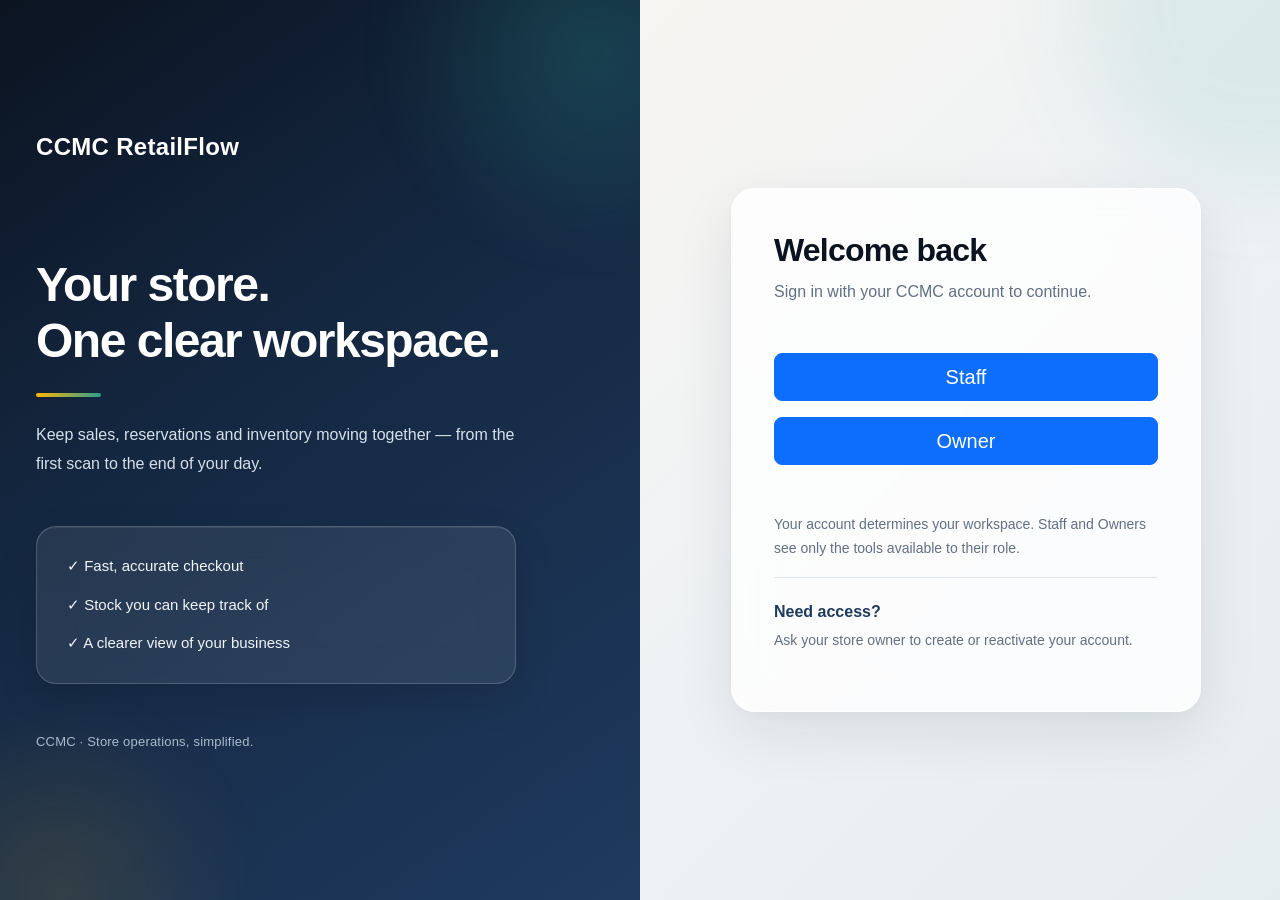
==== frontend/index.html @ 5279aa05 "ogin and Authentication Module Implemented Bootstrap 5 login interface, Flask authentication, databa" ====
<!DOCTYPE html>
<html lang="en">

    <head>
        <meta charset="UTF-8">
        <meta name="viewport" content="width=device-width, initial-scale=1.0">

    <title>CCMC RetailFlow | Login</title>

        <!-- Bootstrap 5 -->
        <link
        href="https://cdn.jsdelivr.net/npm/bootstrap@5.3.3/dist/css/bootstrap.min.css"
        rel="stylesheet"
        >

        <!-- Login Styling -->
        <link rel="stylesheet" href="style.css">

        <!-- Global Button Styling -->
        <link rel="stylesheet" href="css/buttons.css">

        <body>

            <main class="container-fluid">
                <div class="row min-vh-100">

                    <!-- LEFT PANEL: BRANDING -->
                    <section class="col-lg-6 bg-dark text-white p-5">

                        <h4 class="fw-bold mb-5">
                            CCMC RetailFlow
                        </h4>

                        <div class="mt-5">

                            <h1 class="display-5 fw-bold">
                                Your store.<br>
                                One clear workspace.
                            </h1>

                            <p class="mt-4">
                                Keep sales, reservations and inventory
                                moving together — from the first scan
                                to the end of your day.
                            </p>

                            <div class="mt-5">
                            <p>✓ Fast, accurate checkout</p>
                            <p>✓ Stock you can keep track of</p>
                            <p>✓ A clearer view of your business</p>
                            </div>

                        </div>

                        <p class="mt-5">
                            CCMC · Store operations, simplified.
                        </p>

                    </section>

                    <!-- RIGHT PANEL: LOGIN -->
                    <section class="col-lg-6 bg-white p-5">

                        <div class="mx-auto" style="max-width: 450px;">

                            <!-- ROLE SELECTION -->
                            <div id="roleSelection">

                                <h2 class="fw-bold">
                                    Welcome back
                                </h2>

                                <p class="text-secondary">
                                    Sign in with your CCMC account
                                    to continue.
                                </p>

                                <div class="d-grid gap-3 mt-5">

                                    <button
                                    type="button"
                                    id="staffRoleBtn"
                                    class="btn btn-primary btn-lg">
                                    Staff
                                </button>

                                <button
                                type="button"
                                id="ownerRoleBtn"
                                class="btn btn-primary btn-lg">
                                Owner
                            </button>

                        </div>

                    </div>

                    <!-- LOGIN FORM -->
                    <div id="loginSection" class="d-none">

                        <p
                        id="roleLabel"
                        class="text-uppercase fw-semibold">
                        Secure Account Access
                    </p>

                    <h2 class="fw-bold">
                        Welcome back
                    </h2>

                    <p class="text-secondary mb-4">
                        Sign in with your CCMC account
                        to continue.
                    </p>

                    <!-- ERROR MESSAGE -->
                    <div
                    id="loginError"
                    class="alert alert-danger d-none"
                    role="alert">
                </div>

                <form id="loginForm">

                    <!-- USERNAME -->
                    <div class="mb-3">

                        <label
                        for="username"
                        class="form-label">
                        Username *
                    </label>

                    <input
                    type="text"
                    id="username"
                    class="form-control"
                    placeholder="Enter your username"
                    autocomplete="username"
                    required>

                </div>

                <!-- PASSWORD -->
                <div class="mb-4">

                    <label
                    for="password"
                    class="form-label">
                    Password *
                </label>

                <input
                type="password"
                id="password"
                class="form-control"
                placeholder="Enter your password"
                autocomplete="current-password"
                required>

            </div>

            <!-- SIGN IN BUTTON -->
            <button
            type="submit"
            id="signInBtn"
            class="btn btn-primary w-100">
            Sign in
        </button>

    </form>

    <!-- BACK BUTTON -->
    <button
    type="button"
    id="backToRoleBtn"
    class="btn btn-outline-secondary mt-3">
    Back to Role
</button>

</div>

<!-- ACCOUNT INFORMATION -->
<p class="text-secondary small mt-5">
    Your account determines your workspace.
    Staff and Owners see only the tools
    available to their role.
</p>

<hr>

<h6 class="fw-bold mt-4">
    Need access?
</h6>

<p class="text-secondary small">
    Ask your store owner to create
    or reactivate your account.
</p>

</div>

</section>

</div>
</main>

<!-- Bootstrap 5 JavaScript -->
<script
src="https://cdn.jsdelivr.net/npm/bootstrap@5.3.3/dist/js/bootstrap.bundle.min.js">
</script>

<!-- Login JavaScript -->
<script src="auth.js"></script>

</body>
</html>
---- frontend/style.css ----
/* ==========================================
CCMC RETAILFLOW – LOGIN DESIGN
Bootstrap 5 Custom Styling
========================================== */

/* COLOR PALETTE */

:root {
    --midnight: #0B1320;
    --navy: #1F3A5F;
    --off-white: #F7F5F2;
    --gold: #FFB703;
    --teal: #2A9D8F;

    --text: #19283A;
    --muted: #617083;
    --border: #DCE3EA;
}

/* ==========================================
GLOBAL STYLES
========================================== */

* {
box-sizing: border-box;
}

html,
body {
    min-height: 100%;
}

body {
    margin: 0;
    font-family: "Segoe UI", Arial, sans-serif;
    color: var(--text);
    background: var(--off-white);
}

.container-fluid {
    padding: 0;
}

/* ==========================================
LEFT BRANDING PANEL
========================================== */

section.bg-dark {
    position: relative;
    overflow: hidden;
    isolation: isolate;

    display: flex;
    flex-direction: column;
    justify-content: center;

    background: linear-gradient(
        145deg,
        var(--midnight) 0%,
        #142740 40%,
        var(--navy) 100%
    ) !important;
}

/* Decorative Teal Glow */

section.bg-dark::before {
    content: "";
    position: absolute;

    width: 420px;
    height: 420px;

    top: -160px;
    right: -160px;

    border-radius: 50%;

    background: radial-gradient(
        circle,
        rgba(42, 157, 143, 0.25),
        transparent 70%
    );

    filter: blur(20px);
    pointer-events: none;
    z-index: -1;
}

/* Decorative Gold Glow */

section.bg-dark::after {
    content: "";
    position: absolute;

    width: 380px;
    height: 380px;

    bottom: -180px;
    left: -120px;

    border-radius: 50%;

    background: radial-gradient(
        circle,
        rgba(255, 183, 3, 0.12),
        transparent 70%
    );

    filter: blur(25px);
    pointer-events: none;
    z-index: -1;
}

/* Branding Typography */

section.bg-dark h4 {
    font-weight: 700;
    letter-spacing: 0.3px;
    color: #FFFFFF;
}

section.bg-dark h1 {
    font-weight: 750;
    letter-spacing: -1.5px;
    line-height: 1.15;
    color: #FFFFFF;
}

/* Gold-to-Teal Accent */

section.bg-dark h1::after {
    content: "";
    display: block;

    width: 65px;
    height: 4px;

    margin-top: 25px;

    background: linear-gradient(
        90deg,
        var(--gold),
        var(--teal)
    );

    border-radius: 10px;
}

/* Branding Description */

section.bg-dark h1 + p {
    max-width: 480px;
    color: #D6E0EA;
    line-height: 1.8;
    font-size: 16px;
}

/* ==========================================
GLASSMORPHISM FEATURE CARD
========================================== */

section.bg-dark h1 + p + div {
    max-width: 480px;
    padding: 28px 30px;

    background: rgba(255, 255, 255, 0.08);

    border: 1px solid rgba(255, 255, 255, 0.18);
    border-radius: 20px;

    backdrop-filter: blur(18px);
    -webkit-backdrop-filter: blur(18px);

    box-shadow:
        0 15px 40px rgba(0, 0, 0, 0.12),
        inset 0 1px 0 rgba(255, 255, 255, 0.08);
    }

    section.bg-dark h1 + p + div p {
        margin-bottom: 16px;
        color: #F1F5F9;
        font-size: 15px;
    }

    section.bg-dark h1 + p + div p:last-child {
        margin-bottom: 0;
    }

    /* Bottom Branding Text */

    section.bg-dark > p:last-child {
        color: #AABACB;
        font-size: 13px;
        letter-spacing: 0.2px;
    }

    /* ==========================================
    RIGHT LOGIN PANEL
    ========================================== */

    section.bg-white {
        position: relative;
        overflow: hidden;

        display: flex;
        align-items: center;
        justify-content: center;

        background: linear-gradient(
            135deg,
            var(--off-white) 0%,
            #EDF1F4 55%,
            #E5ECEF 100%
        ) !important;
    }

    /* Decorative Teal Glow */

    section.bg-white::before {
        content: "";
        position: absolute;

        width: 350px;
        height: 350px;

        top: -170px;
        right: -140px;

        border-radius: 50%;

        background: rgba(42, 157, 143, 0.1);
        filter: blur(45px);

        pointer-events: none;
    }

    /* ==========================================
    GLASSMORPHISM LOGIN CONTAINER
    ========================================== */

    section.bg-white > .mx-auto {
        position: relative;
        z-index: 1;

        width: 100%;
        max-width: 470px !important;
        padding: 42px;

        background: rgba(255, 255, 255, 0.8);

        border: 1px solid rgba(255, 255, 255, 0.95);
        border-radius: 24px;

        backdrop-filter: blur(20px);
        -webkit-backdrop-filter: blur(20px);

        box-shadow:
            0 20px 60px rgba(11, 19, 32, 0.09),
            0 4px 12px rgba(11, 19, 32, 0.03);
        }


        /* ==========================================
        CCMC RETAILFLOW
        GOLD-TO-TEAL BUTTON HOVER ANIMATION
        ========================================== */

        .btn {
            position: relative;
            overflow: hidden;
        }

        /* Gradient line hidden by default */
        .btn::after {
            content: "";
            position: absolute;

            bottom: 0;
            left: 50%;

            width: 0;
            height: 4px;

            background: linear-gradient(
                90deg,
                #FFB703,
                #2A9D8F
            );

            border-radius: 4px 4px 0 0;
            transform: translateX(-50%);

            transition: width 0.3s ease;
            pointer-events: none;
        }

        /* Animate from center to both sides */
        .btn:not(:disabled):not(.disabled):hover::after,
        .btn:focus-visible::after {
            width: 100%;
        }

        /* Disabled buttons have no animation */
        .btn:disabled::after,
        .btn.disabled::after {
            width: 0;
        }

        /* Accessibility */
        @media (prefers-reduced-motion: reduce) {
            .btn::after {
                transition: none;
            }
        }

        /* ==========================================
        LOGIN TYPOGRAPHY
        ========================================== */

        section.bg-white h2 {
            font-weight: 700;
            color: var(--midnight);
            letter-spacing: -0.8px;
        }

        section.bg-white h6 {
            color: var(--navy);
        }

        section.bg-white .text-secondary {
            color: var(--muted) !important;
            line-height: 1.7;
        }

        #roleLabel {
            color: var(--teal);
            font-size: 12px;
            letter-spacing: 1.2px;
        }

        section.bg-white hr {
            border-color: #D8E0E7;
            opacity: 0.8;
        }

        /* ==========================================
        BOOTSTRAP 5 FORM CUSTOMIZATION
        ========================================== */

        .form-label {
            color: var(--navy);
            font-weight: 600;
            font-size: 14px;
        }

        .form-control {
            background: rgba(255, 255, 255, 0.95);

            border: 1px solid var(--border);
            border-radius: 12px;

            padding: 13px 15px;
            color: var(--midnight);

            transition:
                border-color 0.2s ease,
                box-shadow 0.2s ease;
            }

            .form-control::placeholder {
                color: #8B97A5;
            }

            .form-control:focus {
                background: #FFFFFF;
                border-color: var(--teal);

                box-shadow:
                    0 0 0 4px rgba(42, 157, 143, 0.13);

                    outline: none;
                }

                /* ==========================================
                LOGIN ERROR MESSAGES
                ========================================== */

                .alert-danger {
                    background: #FFF1F0;
                    border: 1px solid #F2C9C6;
                    color: #9B2929;

                    border-radius: 12px;
                    padding: 14px 16px;
                    font-size: 14px;
                }


                /* ==========================================
                LOGIN VALIDATION FEEDBACK
                ========================================== */

                .form-control.is-invalid {
                    border-color: #C44750;
                    background-color: #FFF8F8;
                }

                .form-control.is-invalid:focus {
                    border-color: #C44750;

                    box-shadow:
                        0 0 0 4px rgba(196, 71, 80, 0.12);
                    }

                    /* Error alert */
                    #loginError.alert-danger {
                        border-left: 4px solid #C44750;
                    }

                    /* Successful login alert */
                    #loginError.alert-success {
                        background: #EAF7F3;
                        border: 1px solid #B4DDD2;
                        border-left: 4px solid #2A9D8F;

                        color: #176B61;
                        border-radius: 12px;
                    }

                    /* ==========================================
                    RESPONSIVE DESIGN
                    ========================================== */

                    @media (max-width: 991.98px) {

                        section.bg-dark {
                            min-height: auto;
                            padding: 45px 25px !important;
                        }

                        section.bg-dark h1 {
                            font-size: 36px;
                        }

                        section.bg-white {
                            min-height: auto;
                            padding: 45px 20px !important;
                        }

                        section.bg-white > .mx-auto {
                            padding: 32px 26px;
                        }
                    }

                    @media (max-width: 575.98px) {

                        section.bg-dark h1 {
                            font-size: 30px;
                        }

                        section.bg-dark h1 + p + div {
                            padding: 22px;
                        }

                        section.bg-white > .mx-auto {
                            padding: 26px 20px;
                            border-radius: 18px;
                        }
                    }
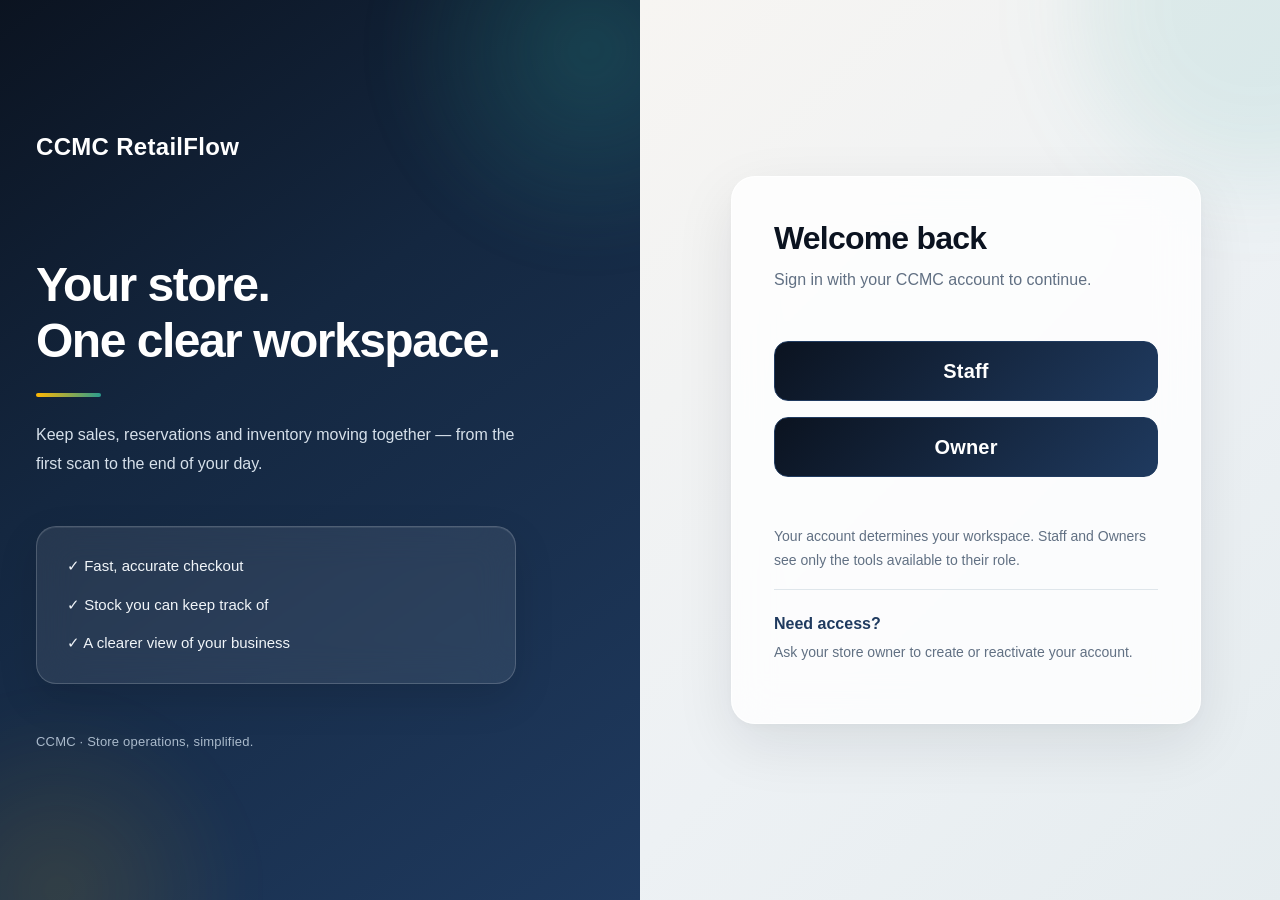
==== commit 28ed17c3: "hanggang login fetch nio" ====
--- a/frontend/index.html
+++ b/frontend/index.html
@@ -15,7 +15,7 @@
         >
 
         <!-- Login Styling -->
-        <link rel="stylesheet" href="style.css">
+        <link rel="stylesheet" href="css/style.css">
 
         <!-- Global Button Styling -->
         <link rel="stylesheet" href="css/buttons.css">
--- a/frontend/css/style.css
+++ b/frontend/css/style.css
@@ -0,0 +1,471 @@
+
+/* ==========================================
+CCMC RETAILFLOW – LOGIN DESIGN
+Bootstrap 5 Custom Styling
+========================================== */
+
+/* COLOR PALETTE */
+
+:root {
+    --midnight: #0B1320;
+    --navy: #1F3A5F;
+    --off-white: #F7F5F2;
+    --gold: #FFB703;
+    --teal: #2A9D8F;
+
+    --text: #19283A;
+    --muted: #617083;
+    --border: #DCE3EA;
+}
+
+/* ==========================================
+GLOBAL STYLES
+========================================== */
+
+* {
+box-sizing: border-box;
+}
+
+html,
+body {
+    min-height: 100%;
+}
+
+body {
+    margin: 0;
+    font-family: "Segoe UI", Arial, sans-serif;
+    color: var(--text);
+    background: var(--off-white);
+}
+
+.container-fluid {
+    padding: 0;
+}
+
+/* ==========================================
+LEFT BRANDING PANEL
+========================================== */
+
+section.bg-dark {
+    position: relative;
+    overflow: hidden;
+    isolation: isolate;
+
+    display: flex;
+    flex-direction: column;
+    justify-content: center;
+
+    background: linear-gradient(
+        145deg,
+        var(--midnight) 0%,
+        #142740 40%,
+        var(--navy) 100%
+    ) !important;
+}
+
+/* Decorative Teal Glow */
+
+section.bg-dark::before {
+    content: "";
+    position: absolute;
+
+    width: 420px;
+    height: 420px;
+
+    top: -160px;
+    right: -160px;
+
+    border-radius: 50%;
+
+    background: radial-gradient(
+        circle,
+        rgba(42, 157, 143, 0.25),
+        transparent 70%
+    );
+
+    filter: blur(20px);
+    pointer-events: none;
+    z-index: -1;
+}
+
+/* Decorative Gold Glow */
+
+section.bg-dark::after {
+    content: "";
+    position: absolute;
+
+    width: 380px;
+    height: 380px;
+
+    bottom: -180px;
+    left: -120px;
+
+    border-radius: 50%;
+
+    background: radial-gradient(
+        circle,
+        rgba(255, 183, 3, 0.12),
+        transparent 70%
+    );
+
+    filter: blur(25px);
+    pointer-events: none;
+    z-index: -1;
+}
+
+/* Branding Typography */
+
+section.bg-dark h4 {
+    font-weight: 700;
+    letter-spacing: 0.3px;
+    color: #FFFFFF;
+}
+
+section.bg-dark h1 {
+    font-weight: 750;
+    letter-spacing: -1.5px;
+    line-height: 1.15;
+    color: #FFFFFF;
+}
+
+/* Gold-to-Teal Accent */
+
+section.bg-dark h1::after {
+    content: "";
+    display: block;
+
+    width: 65px;
+    height: 4px;
+
+    margin-top: 25px;
+
+    background: linear-gradient(
+        90deg,
+        var(--gold),
+        var(--teal)
+    );
+
+    border-radius: 10px;
+}
+
+/* Branding Description */
+
+section.bg-dark h1 + p {
+    max-width: 480px;
+    color: #D6E0EA;
+    line-height: 1.8;
+    font-size: 16px;
+}
+
+/* ==========================================
+GLASSMORPHISM FEATURE CARD
+========================================== */
+
+section.bg-dark h1 + p + div {
+    max-width: 480px;
+    padding: 28px 30px;
+
+    background: rgba(255, 255, 255, 0.08);
+
+    border: 1px solid rgba(255, 255, 255, 0.18);
+    border-radius: 20px;
+
+    backdrop-filter: blur(18px);
+    -webkit-backdrop-filter: blur(18px);
+
+    box-shadow:
+        0 15px 40px rgba(0, 0, 0, 0.12),
+        inset 0 1px 0 rgba(255, 255, 255, 0.08);
+    }
+
+    section.bg-dark h1 + p + div p {
+        margin-bottom: 16px;
+        color: #F1F5F9;
+        font-size: 15px;
+    }
+
+    section.bg-dark h1 + p + div p:last-child {
+        margin-bottom: 0;
+    }
+
+    /* Bottom Branding Text */
+
+    section.bg-dark > p:last-child {
+        color: #AABACB;
+        font-size: 13px;
+        letter-spacing: 0.2px;
+    }
+
+    /* ==========================================
+    RIGHT LOGIN PANEL
+    ========================================== */
+
+    section.bg-white {
+        position: relative;
+        overflow: hidden;
+
+        display: flex;
+        align-items: center;
+        justify-content: center;
+
+        background: linear-gradient(
+            135deg,
+            var(--off-white) 0%,
+            #EDF1F4 55%,
+            #E5ECEF 100%
+        ) !important;
+    }
+
+    /* Decorative Teal Glow */
+
+    section.bg-white::before {
+        content: "";
+        position: absolute;
+
+        width: 350px;
+        height: 350px;
+
+        top: -170px;
+        right: -140px;
+
+        border-radius: 50%;
+
+        background: rgba(42, 157, 143, 0.1);
+        filter: blur(45px);
+
+        pointer-events: none;
+    }
+
+    /* ==========================================
+    GLASSMORPHISM LOGIN CONTAINER
+    ========================================== */
+
+    section.bg-white > .mx-auto {
+        position: relative;
+        z-index: 1;
+
+        width: 100%;
+        max-width: 470px !important;
+        padding: 42px;
+
+        background: rgba(255, 255, 255, 0.8);
+
+        border: 1px solid rgba(255, 255, 255, 0.95);
+        border-radius: 24px;
+
+        backdrop-filter: blur(20px);
+        -webkit-backdrop-filter: blur(20px);
+
+        box-shadow:
+            0 20px 60px rgba(11, 19, 32, 0.09),
+            0 4px 12px rgba(11, 19, 32, 0.03);
+        }
+
+
+        /* ==========================================
+        CCMC RETAILFLOW
+        GOLD-TO-TEAL BUTTON HOVER ANIMATION
+        ========================================== */
+
+        .btn {
+            position: relative;
+            overflow: hidden;
+        }
+
+        /* Gradient line hidden by default */
+        .btn::after {
+            content: "";
+            position: absolute;
+
+            bottom: 0;
+            left: 50%;
+
+            width: 0;
+            height: 4px;
+
+            background: linear-gradient(
+                90deg,
+                #FFB703,
+                #2A9D8F
+            );
+
+            border-radius: 4px 4px 0 0;
+            transform: translateX(-50%);
+
+            transition: width 0.3s ease;
+            pointer-events: none;
+        }
+
+        /* Animate from center to both sides */
+        .btn:not(:disabled):not(.disabled):hover::after,
+        .btn:focus-visible::after {
+            width: 100%;
+        }
+
+        /* Disabled buttons have no animation */
+        .btn:disabled::after,
+        .btn.disabled::after {
+            width: 0;
+        }
+
+        /* Accessibility */
+        @media (prefers-reduced-motion: reduce) {
+            .btn::after {
+                transition: none;
+            }
+        }
+
+        /* ==========================================
+        LOGIN TYPOGRAPHY
+        ========================================== */
+
+        section.bg-white h2 {
+            font-weight: 700;
+            color: var(--midnight);
+            letter-spacing: -0.8px;
+        }
+
+        section.bg-white h6 {
+            color: var(--navy);
+        }
+
+        section.bg-white .text-secondary {
+            color: var(--muted) !important;
+            line-height: 1.7;
+        }
+
+        #roleLabel {
+            color: var(--teal);
+            font-size: 12px;
+            letter-spacing: 1.2px;
+        }
+
+        section.bg-white hr {
+            border-color: #D8E0E7;
+            opacity: 0.8;
+        }
+
+        /* ==========================================
+        BOOTSTRAP 5 FORM CUSTOMIZATION
+        ========================================== */
+
+        .form-label {
+            color: var(--navy);
+            font-weight: 600;
+            font-size: 14px;
+        }
+
+        .form-control {
+            background: rgba(255, 255, 255, 0.95);
+
+            border: 1px solid var(--border);
+            border-radius: 12px;
+
+            padding: 13px 15px;
+            color: var(--midnight);
+
+            transition:
+                border-color 0.2s ease,
+                box-shadow 0.2s ease;
+            }
+
+            .form-control::placeholder {
+                color: #8B97A5;
+            }
+
+            .form-control:focus {
+                background: #FFFFFF;
+                border-color: var(--teal);
+
+                box-shadow:
+                    0 0 0 4px rgba(42, 157, 143, 0.13);
+
+                    outline: none;
+                }
+
+                /* ==========================================
+                LOGIN ERROR MESSAGES
+                ========================================== */
+
+                .alert-danger {
+                    background: #FFF1F0;
+                    border: 1px solid #F2C9C6;
+                    color: #9B2929;
+
+                    border-radius: 12px;
+                    padding: 14px 16px;
+                    font-size: 14px;
+                }
+
+
+                /* ==========================================
+                LOGIN VALIDATION FEEDBACK
+                ========================================== */
+
+                .form-control.is-invalid {
+                    border-color: #C44750;
+                    background-color: #FFF8F8;
+                }
+
+                .form-control.is-invalid:focus {
+                    border-color: #C44750;
+
+                    box-shadow:
+                        0 0 0 4px rgba(196, 71, 80, 0.12);
+                    }
+
+                    /* Error alert */
+                    #loginError.alert-danger {
+                        border-left: 4px solid #C44750;
+                    }
+
+                    /* Successful login alert */
+                    #loginError.alert-success {
+                        background: #EAF7F3;
+                        border: 1px solid #B4DDD2;
+                        border-left: 4px solid #2A9D8F;
+
+                        color: #176B61;
+                        border-radius: 12px;
+                    }
+
+                    /* ==========================================
+                    RESPONSIVE DESIGN
+                    ========================================== */
+
+                    @media (max-width: 991.98px) {
+
+                        section.bg-dark {
+                            min-height: auto;
+                            padding: 45px 25px !important;
+                        }
+
+                        section.bg-dark h1 {
+                            font-size: 36px;
+                        }
+
+                        section.bg-white {
+                            min-height: auto;
+                            padding: 45px 20px !important;
+                        }
+
+                        section.bg-white > .mx-auto {
+                            padding: 32px 26px;
+                        }
+                    }
+
+                    @media (max-width: 575.98px) {
+
+                        section.bg-dark h1 {
+                            font-size: 30px;
+                        }
+
+                        section.bg-dark h1 + p + div {
+                            padding: 22px;
+                        }
+
+                        section.bg-white > .mx-auto {
+                            padding: 26px 20px;
+                            border-radius: 18px;
+                        }
+                    }
--- a/frontend/css/buttons.css
+++ b/frontend/css/buttons.css
@@ -0,0 +1,218 @@
+
+/* ==========================================
+   CCMC RETAILFLOW – GLOBAL BUTTON DESIGN
+   Bootstrap 5 + Gradient Hover Animation
+   ========================================== */
+
+:root {
+    --ccmc-midnight: #0B1320;
+    --ccmc-navy: #1F3A5F;
+    --ccmc-gold: #FFB703;
+    --ccmc-teal: #2A9D8F;
+}
+
+/* ALL BOOTSTRAP BUTTONS */
+
+.btn {
+    position: relative;
+    overflow: hidden;
+
+    border-radius: 12px;
+    padding: 11px 20px;
+
+    font-weight: 600;
+    letter-spacing: 0.2px;
+
+    transition:
+        transform 0.2s ease,
+        box-shadow 0.2s ease;
+}
+
+.btn:not(:disabled):not(.disabled):hover {
+    transform: translateY(-2px);
+}
+
+/* GOLD-TO-TEAL GRADIENT UNDERLINE */
+
+.btn::after {
+    content: "";
+    position: absolute;
+
+    bottom: 0;
+    left: 50%;
+
+    width: 0;
+    height: 4px;
+
+    background: linear-gradient(
+        90deg,
+        var(--ccmc-gold),
+        var(--ccmc-teal)
+    );
+
+    transform: translateX(-50%);
+    border-radius: 4px 4px 0 0;
+
+    transition: width 0.3s ease;
+    pointer-events: none;
+}
+
+/* Show gradient underline on hover or keyboard focus */
+
+.btn:not(:disabled):not(.disabled):hover::after,
+.btn:focus-visible::after {
+    width: 100%;
+}
+
+/* PRIMARY BUTTON */
+
+.btn-primary {
+    background: linear-gradient(
+        135deg,
+        var(--ccmc-midnight),
+        var(--ccmc-navy)
+    );
+
+    border-color: var(--ccmc-navy);
+    color: #FFFFFF;
+}
+
+.btn-primary:hover {
+    background: linear-gradient(
+        135deg,
+        var(--ccmc-navy),
+        #315A82
+    );
+
+    border-color: #315A82;
+    color: #FFFFFF;
+
+    box-shadow: 0 8px 22px rgba(31, 58, 95, 0.25);
+}
+
+/* SUCCESS BUTTON */
+
+.btn-success {
+    background: linear-gradient(
+        135deg,
+        var(--ccmc-navy),
+        var(--ccmc-teal)
+    );
+
+    border-color: var(--ccmc-teal);
+    color: #FFFFFF;
+}
+
+.btn-success:hover {
+    background: linear-gradient(
+        135deg,
+        #245878,
+        #23887D
+    );
+
+    border-color: #23887D;
+    color: #FFFFFF;
+}
+
+/* WARNING BUTTON */
+
+.btn-warning {
+    background: linear-gradient(
+        135deg,
+        var(--ccmc-navy),
+        var(--ccmc-gold)
+    );
+
+    border-color: #D99B00;
+    color: #FFFFFF;
+}
+
+.btn-warning:hover {
+    background: linear-gradient(
+        135deg,
+        #294F73,
+        #E6A600
+    );
+
+    border-color: #D99B00;
+    color: #FFFFFF;
+}
+
+/* DANGER BUTTON */
+
+.btn-danger {
+    background: linear-gradient(
+        135deg,
+        #8C2832,
+        #C44750
+    );
+
+    border-color: #A73540;
+    color: #FFFFFF;
+}
+
+.btn-danger:hover {
+    background: linear-gradient(
+        135deg,
+        #A73540,
+        #D45660
+    );
+
+    border-color: #A73540;
+    color: #FFFFFF;
+}
+
+/* SECONDARY AND OUTLINE BUTTONS */
+
+.btn-secondary,
+.btn-outline-secondary,
+.btn-outline-light {
+    backdrop-filter: blur(10px);
+    -webkit-backdrop-filter: blur(10px);
+}
+
+/* FOCUS INDICATOR */
+
+.btn:focus-visible {
+    outline: 3px solid var(--ccmc-gold);
+    outline-offset: 3px;
+}
+
+/* DISABLED BUTTONS */
+
+.btn:disabled,
+.btn.disabled {
+    opacity: 0.55;
+    transform: none;
+    box-shadow: none;
+}
+
+.btn:disabled::after,
+.btn.disabled::after {
+    width: 0;
+}
+
+/* BOOTSTRAP BUTTON SIZES */
+
+.btn-sm {
+    padding: 7px 14px;
+    border-radius: 9px;
+}
+
+.btn-lg {
+    padding: 14px 24px;
+    border-radius: 14px;
+}
+
+/* ACCESSIBILITY */
+
+@media (prefers-reduced-motion: reduce) {
+    .btn,
+    .btn::after {
+        transition: none;
+    }
+
+    .btn:not(:disabled):not(.disabled):hover {
+        transform: none;
+    }
+}
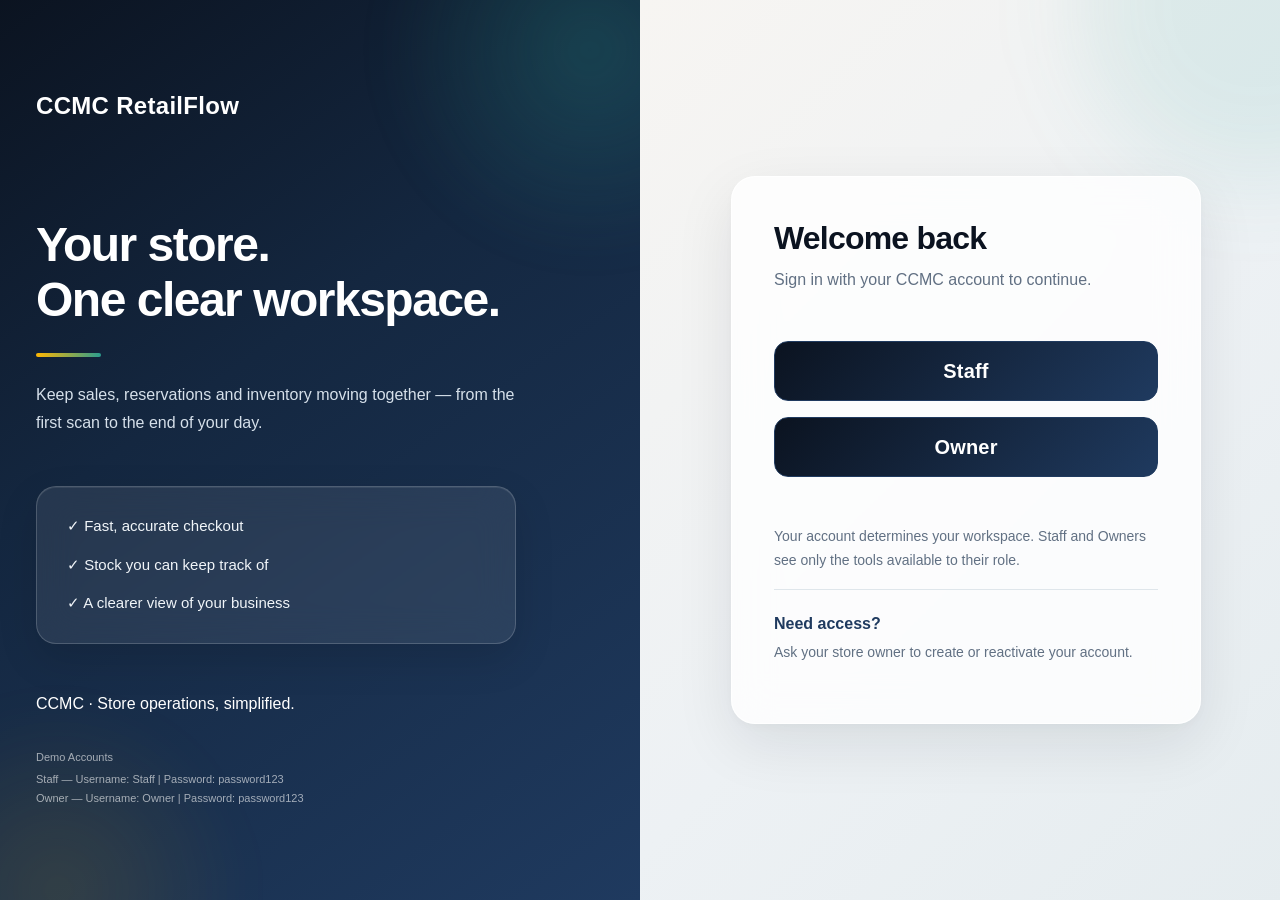
==== commit 0c6e11bf: "DEMO ACC" ====
--- a/frontend/index.html
+++ b/frontend/index.html
@@ -1,91 +1,125 @@
 
 <!DOCTYPE html>
 <html lang="en">
-
-    <head>
-        <meta charset="UTF-8">
-        <meta name="viewport" content="width=device-width, initial-scale=1.0">
+<head>
+    <meta charset="UTF-8">
+    <meta name="viewport" content="width=device-width, initial-scale=1.0">
 
     <title>CCMC RetailFlow | Login</title>
 
-        <!-- Bootstrap 5 -->
-        <link
+    <!-- Bootstrap 5 -->
+    <link
         href="https://cdn.jsdelivr.net/npm/bootstrap@5.3.3/dist/css/bootstrap.min.css"
         rel="stylesheet"
-        >
-
-        <!-- Login Styling -->
-        <link rel="stylesheet" href="css/style.css">
-
-        <!-- Global Button Styling -->
-        <link rel="stylesheet" href="css/buttons.css">
-
-        <body>
-
-            <main class="container-fluid">
-                <div class="row min-vh-100">
-
-                    <!-- LEFT PANEL: BRANDING -->
-                    <section class="col-lg-6 bg-dark text-white p-5">
-
-                        <h4 class="fw-bold mb-5">
-                            CCMC RetailFlow
-                        </h4>
-
-                        <div class="mt-5">
-
-                            <h1 class="display-5 fw-bold">
-                                Your store.<br>
-                                One clear workspace.
-                            </h1>
-
-                            <p class="mt-4">
-                                Keep sales, reservations and inventory
-                                moving together — from the first scan
-                                to the end of your day.
-                            </p>
-
-                            <div class="mt-5">
-                            <p>✓ Fast, accurate checkout</p>
-                            <p>✓ Stock you can keep track of</p>
-                            <p>✓ A clearer view of your business</p>
-                            </div>
-
-                        </div>
-
-                        <p class="mt-5">
-                            CCMC · Store operations, simplified.
+    >
+
+    <!-- Login Styling -->
+    <link rel="stylesheet" href="css/style.css">
+
+    <!-- Global Button Styling -->
+    <link rel="stylesheet" href="css/buttons.css">
+</head>
+
+<body>
+    <main class="container-fluid">
+        <div class="row min-vh-100">
+
+            <!-- LEFT PANEL: BRANDING -->
+            <!-- Mobile: compact brand banner. Tablet/desktop: original full branding panel. -->
+            <section class="col-lg-6 bg-dark text-white p-3 p-sm-5">
+
+                <h4 class="fw-bold mb-0 mb-sm-5">
+                    CCMC RetailFlow
+                </h4>
+
+                <!-- Short subtitle displayed only on phones. -->
+                <p class="small text-white-50 mt-1 mb-0 d-sm-none">
+                    Store operations, simplified.
+                </p>
+
+                <!-- Original branding content: unchanged at 576px and above. -->
+                <div class="mt-5 d-none d-sm-block">
+
+                    <h1 class="display-5 fw-bold">
+                        Your store.<br>
+                        One clear workspace.
+                    </h1>
+
+                    <p class="mt-4">
+                        Keep sales, reservations and inventory
+                        moving together — from the first scan
+                        to the end of your day.
+                    </p>
+
+                    <div class="mt-5">
+                        <p>✓ Fast, accurate checkout</p>
+                        <p>✓ Stock you can keep track of</p>
+                        <p>✓ A clearer view of your business</p>
+                    </div>
+
+                </div>
+
+                <p class="mt-5 d-none d-sm-block">
+                    CCMC · Store operations, simplified.
+                </p>
+
+                <!-- DEMO ACCOUNT CREDENTIALS -->
+                <div
+                    class="mt-3"
+                    style="
+                        font-size: 11px;
+                        color: rgba(255,255,255,0.60);
+                        line-height: 1.7;
+                    "
+                >
+
+                    <p class="mb-1">
+                        Demo Accounts
+                    </p>
+
+                    <div>
+                        Staff — Username: Staff | Password: password123
+                    </div>
+
+                    <div>
+                        Owner — Username: Owner | Password: password123
+                    </div>
+
+                </div>
+
+            </section>
+
+            <!-- RIGHT PANEL: LOGIN -->
+            <!-- Mobile padding is smaller; original p-5 remains at 576px and above. -->
+            <section class="col-lg-6 bg-white p-3 p-sm-5">
+
+                <div class="mx-auto" style="max-width: 450px;">
+
+                    <!-- ROLE SELECTION -->
+                    <div id="roleSelection">
+
+                        <h2 class="fw-bold">
+                            Welcome back
+                        </h2>
+
+                        <p class="text-secondary">
+                            Sign in with your CCMC account
+                            to continue.
                         </p>
 
-                    </section>
-
-                    <!-- RIGHT PANEL: LOGIN -->
-                    <section class="col-lg-6 bg-white p-5">
-
-                        <div class="mx-auto" style="max-width: 450px;">
-
-                            <!-- ROLE SELECTION -->
-                            <div id="roleSelection">
-
-                                <h2 class="fw-bold">
-                                    Welcome back
-                                </h2>
-
-                                <p class="text-secondary">
-                                    Sign in with your CCMC account
-                                    to continue.
-                                </p>
-
-                                <div class="d-grid gap-3 mt-5">
-
-                                    <button
-                                    type="button"
-                                    id="staffRoleBtn"
-                                    class="btn btn-primary btn-lg">
-                                    Staff
-                                </button>
-
-                                <button
+                        <!-- Phone-only gold-to-teal accent from the approved design -->
+                        <div class="login-mobile-gradient d-sm-none" aria-hidden="true"></div>
+
+                        <div class="d-grid gap-3 mt-4 mt-sm-5">
+
+                            <button
+                                type="button"
+                                id="staffRoleBtn"
+                                class="btn btn-primary btn-lg">
+                                Staff
+                            </button>
+
+                            <button
                                 type="button"
                                 id="ownerRoleBtn"
                                 class="btn btn-primary btn-lg">
@@ -100,119 +134,118 @@
                     <div id="loginSection" class="d-none">
 
                         <p
-                        id="roleLabel"
-                        class="text-uppercase fw-semibold">
-                        Secure Account Access
-                    </p>
-
-                    <h2 class="fw-bold">
-                        Welcome back
-                    </h2>
-
-                    <p class="text-secondary mb-4">
-                        Sign in with your CCMC account
-                        to continue.
-                    </p>
-
-                    <!-- ERROR MESSAGE -->
-                    <div
-                    id="loginError"
-                    class="alert alert-danger d-none"
-                    role="alert">
+                            id="roleLabel"
+                            class="text-uppercase fw-semibold">
+                            Secure Account Access
+                        </p>
+
+                        <h2 class="fw-bold">
+                            Welcome back
+                        </h2>
+
+                        <p class="text-secondary mb-4">
+                            Sign in with your CCMC account
+                            to continue.
+                        </p>
+
+                        <!-- Phone-only accent also appears after role selection -->
+                        <div class="login-mobile-gradient d-sm-none" aria-hidden="true"></div>
+
+                        <!-- ERROR MESSAGE -->
+                        <div
+                            id="loginError"
+                            class="alert alert-danger d-none"
+                            role="alert">
+                        </div>
+
+                        <form id="loginForm">
+
+                            <!-- USERNAME -->
+                            <div class="mb-3">
+
+                                <label for="username" class="form-label">
+                                    Username *
+                                </label>
+
+                                <input
+                                    type="text"
+                                    id="username"
+                                    class="form-control"
+                                    placeholder="Enter your username"
+                                    autocomplete="username"
+                                    required>
+
+                            </div>
+
+                            <!-- PASSWORD -->
+                            <div class="mb-4">
+
+                                <label for="password" class="form-label">
+                                    Password *
+                                </label>
+
+                                <input
+                                    type="password"
+                                    id="password"
+                                    class="form-control"
+                                    placeholder="Enter your password"
+                                    autocomplete="current-password"
+                                    required>
+
+                            </div>
+
+                            <!-- SIGN IN BUTTON -->
+                            <button
+                                type="submit"
+                                id="signInBtn"
+                                class="btn btn-primary w-100">
+                                Sign in
+                            </button>
+
+                        </form>
+
+                        <!-- BACK BUTTON -->
+                        <button
+                            type="button"
+                            id="backToRoleBtn"
+                            class="btn btn-outline-secondary mt-3">
+                            Back to Role
+                        </button>
+
+                    </div>
+
+                    <!-- ACCOUNT INFORMATION -->
+                    <p class="text-secondary small mt-5">
+                        Your account determines your workspace.
+                        Staff and Owners see only the tools
+                        available to their role.
+                    </p>
+
+                    <hr>
+
+                    <h6 class="fw-bold mt-4">
+                        Need access?
+                    </h6>
+
+                    <p class="text-secondary small">
+                        Ask your store owner to create
+                        or reactivate your account.
+                    </p>
+
                 </div>
 
-                <form id="loginForm">
-
-                    <!-- USERNAME -->
-                    <div class="mb-3">
-
-                        <label
-                        for="username"
-                        class="form-label">
-                        Username *
-                    </label>
-
-                    <input
-                    type="text"
-                    id="username"
-                    class="form-control"
-                    placeholder="Enter your username"
-                    autocomplete="username"
-                    required>
-
-                </div>
-
-                <!-- PASSWORD -->
-                <div class="mb-4">
-
-                    <label
-                    for="password"
-                    class="form-label">
-                    Password *
-                </label>
-
-                <input
-                type="password"
-                id="password"
-                class="form-control"
-                placeholder="Enter your password"
-                autocomplete="current-password"
-                required>
-
-            </div>
-
-            <!-- SIGN IN BUTTON -->
-            <button
-            type="submit"
-            id="signInBtn"
-            class="btn btn-primary w-100">
-            Sign in
-        </button>
-
-    </form>
-
-    <!-- BACK BUTTON -->
-    <button
-    type="button"
-    id="backToRoleBtn"
-    class="btn btn-outline-secondary mt-3">
-    Back to Role
-</button>
-
-</div>
-
-<!-- ACCOUNT INFORMATION -->
-<p class="text-secondary small mt-5">
-    Your account determines your workspace.
-    Staff and Owners see only the tools
-    available to their role.
-</p>
-
-<hr>
-
-<h6 class="fw-bold mt-4">
-    Need access?
-</h6>
-
-<p class="text-secondary small">
-    Ask your store owner to create
-    or reactivate your account.
-</p>
-
-</div>
-
-</section>
-
-</div>
-</main>
-
-<!-- Bootstrap 5 JavaScript -->
-<script
-src="https://cdn.jsdelivr.net/npm/bootstrap@5.3.3/dist/js/bootstrap.bundle.min.js">
-</script>
-
-<!-- Login JavaScript -->
-<script src="auth.js"></script>
-
+                <!-- Decorative mobile accent below the glass login card -->
+                <div class="login-mobile-bottom-gradient d-sm-none" aria-hidden="true"></div>
+
+            </section>
+
+        </div>
+    </main>
+
+    <!-- Bootstrap 5 JavaScript -->
+    <script src="https://cdn.jsdelivr.net/npm/bootstrap@5.3.3/dist/js/bootstrap.bundle.min.js"></script>
+
+    <!-- Login JavaScript -->
+    <script src="auth.js"></script>
 </body>
 </html>
--- a/frontend/css/style.css
+++ b/frontend/css/style.css
@@ -469,3 +469,344 @@
                             border-radius: 18px;
                         }
                     }
+
+/* ==========================================
+   CCMC RETAILFLOW – PHONE-ONLY LOGIN IMPROVEMENTS
+   These additions affect only widths below 576px.
+   All existing tablet/desktop rules above are preserved.
+   ========================================== */
+
+@media (max-width: 575.98px) {
+    /* Short branding banner, retaining the original navy gradient and glow. */
+    section.bg-dark {
+        min-height: 0;
+        padding: 20px 18px !important;
+        justify-content: center;
+    }
+
+    section.bg-dark h4 {
+        font-size: 1.125rem;
+        line-height: 1.3;
+        letter-spacing: 0.2px;
+    }
+
+    section.bg-dark > p.d-sm-none {
+        font-size: 0.75rem;
+        line-height: 1.4;
+        color: #AABACB !important;
+    }
+
+    /* More compact decorative glows, without changing their palette. */
+    section.bg-dark::before {
+        width: 240px;
+        height: 240px;
+        top: -130px;
+        right: -110px;
+    }
+
+    section.bg-dark::after {
+        width: 220px;
+        height: 220px;
+        bottom: -150px;
+        left: -110px;
+    }
+
+    /* Put the actual login controls near the top on phones. */
+    section.bg-white {
+        min-height: 0;
+        padding: 16px 14px 24px !important;
+        align-items: flex-start;
+    }
+
+    /* Preserve the original glassmorphism, with phone-friendly proportions. */
+    section.bg-white > .mx-auto {
+        width: 100%;
+        min-width: 0;
+        max-width: 470px !important;
+        padding: 24px 18px;
+        border-radius: 18px;
+    }
+
+    section.bg-white h2 {
+        font-size: clamp(1.45rem, 6vw, 1.75rem);
+        line-height: 1.2;
+        letter-spacing: -0.5px;
+        overflow-wrap: anywhere;
+    }
+
+    section.bg-white .text-secondary {
+        line-height: 1.5;
+    }
+
+    /* Role selection stays full-width, with easy-to-tap buttons. */
+    #roleSelection .d-grid {
+        margin-top: 1.25rem !important;
+        gap: 12px !important;
+    }
+
+    #roleSelection .btn,
+    #signInBtn,
+    #backToRoleBtn {
+        min-height: 48px;
+        font-size: 1rem;
+        white-space: normal;
+    }
+
+    #roleSelection .btn {
+        width: 100%;
+    }
+
+    /* iOS-friendly input text size avoids zooming when a field receives focus. */
+    #loginForm .form-control {
+        display: block;
+        width: 100%;
+        min-height: 48px;
+        font-size: 16px;
+        padding: 12px 14px;
+    }
+
+    #loginForm .form-label {
+        font-size: 0.875rem;
+    }
+
+    #signInBtn,
+    #backToRoleBtn {
+        width: 100%;
+    }
+
+    #backToRoleBtn {
+        margin-top: 12px !important;
+    }
+
+    #loginError {
+        overflow-wrap: anywhere;
+        font-size: 0.875rem;
+        padding: 12px 14px;
+    }
+
+    /* Condense supporting copy without hiding help or account information. */
+    section.bg-white > .mx-auto > p.text-secondary.small.mt-5 {
+        margin-top: 24px !important;
+        font-size: 0.8125rem;
+    }
+
+    section.bg-white hr {
+        margin: 14px 0;
+    }
+
+    section.bg-white h6.mt-4 {
+        margin-top: 16px !important;
+    }
+
+    section.bg-white > .mx-auto > p.text-secondary.small:last-child {
+        margin-bottom: 0;
+    }
+}
+
+
+/* ==========================================
+   CCMC RETAILFLOW — APPROVED MOBILE LOGIN LOOK
+   Blue desktop-brand gradient + frosted white glass.
+   Phones only: desktop/tablet rules above remain intact.
+   ========================================== */
+@media (max-width: 575.98px) {
+    html,
+    body {
+        background: #080f18;
+    }
+
+    /* One continuous navy gradient behind branding and glass card. */
+    main.container-fluid {
+        max-width: 100%;
+        overflow-x: clip;
+    }
+
+    main.container-fluid > .row {
+        margin-left: 0;
+        margin-right: 0;
+        min-height: 100svh;
+        align-content: start;
+        background:
+            radial-gradient(ellipse at 94% 29%, rgba(42,157,143,0.16), transparent 44%),
+            linear-gradient(145deg, #0B1320 0%, #142740 46%, #1F3A5F 100%);
+    }
+
+    /* Brand header is small, flush with the continuous page background. */
+    section.bg-dark {
+        padding: 28px 28px 16px !important;
+        min-height: 0;
+        background: transparent !important;
+        align-items: flex-start;
+        justify-content: flex-start;
+        overflow: hidden;
+    }
+
+    section.bg-dark h4 {
+        margin: 0;
+        font-size: 1rem;
+        line-height: 1.3;
+        color: #fff;
+    }
+
+    section.bg-dark > p.d-sm-none {
+        margin-top: 4px !important;
+        color: #D6E0EA !important;
+        font-size: 0.75rem;
+        line-height: 1.4;
+    }
+
+    /* Remove the previous light panel on phones only. */
+    section.bg-white {
+        position: relative;
+        display: flex;
+        flex-direction: column;
+        align-items: stretch;
+        justify-content: flex-start;
+        overflow: visible;
+        min-height: 0;
+        padding: 0 16px 22px !important;
+        background: transparent !important;
+    }
+
+    section.bg-white::before {
+        top: -50px;
+        right: -90px;
+        width: 250px;
+        height: 250px;
+        background: rgba(42,157,143,0.14);
+        filter: blur(48px);
+        z-index: 0;
+    }
+
+    /* The role selector and login form share the same frosted-glass card. */
+    section.bg-white > .mx-auto {
+        position: relative;
+        z-index: 1;
+        width: 100%;
+        max-width: 470px !important;
+        margin-left: auto;
+        margin-right: auto;
+        padding: 20px 15px 18px;
+        background: rgba(245,249,252,0.88);
+        border: 1px solid rgba(255,255,255,0.92);
+        border-radius: 18px;
+        -webkit-backdrop-filter: blur(22px) saturate(145%);
+        backdrop-filter: blur(22px) saturate(145%);
+        box-shadow:
+            inset 0 1px 0 rgba(255,255,255,0.95),
+            0 14px 32px rgba(3,13,25,0.24),
+            0 3px 10px rgba(3,13,25,0.08);
+    }
+
+    section.bg-white h2 {
+        font-size: clamp(1.35rem, 6vw, 1.65rem);
+        font-weight: 700;
+        line-height: 1.22;
+        letter-spacing: -0.45px;
+        color: #0B1320;
+    }
+
+    section.bg-white .text-secondary {
+        color: #617083 !important;
+        line-height: 1.45;
+    }
+
+    #roleSelection > p.text-secondary,
+    #loginSection > p.text-secondary.mb-4 {
+        font-size: 0.82rem;
+        margin-bottom: 8px !important;
+    }
+
+    /* Refined gold-to-teal line below Welcome back. */
+    .login-mobile-gradient {
+        width: 82px;
+        height: 3px;
+        margin: 8px 0 14px;
+        border-radius: 999px;
+        background: linear-gradient(90deg, #FFB703 0%, #2A9D8F 100%);
+    }
+
+    /* Match the dark rounded buttons in the screenshot. */
+    #roleSelection .d-grid {
+        margin-top: 12px !important;
+        gap: 10px !important;
+    }
+
+    #staffRoleBtn,
+    #ownerRoleBtn {
+        width: 100%;
+        min-height: 46px;
+        padding: 10px 16px;
+        border-radius: 11px;
+        background: #153C5C;
+        border: 1px solid rgba(255,255,255,0.08);
+        box-shadow: 0 2px 5px rgba(11,19,32,0.06);
+        font-size: 0.91rem;
+        font-weight: 600;
+        color: #fff;
+    }
+
+    #staffRoleBtn:hover,
+    #ownerRoleBtn:hover,
+    #staffRoleBtn:focus-visible,
+    #ownerRoleBtn:focus-visible {
+        background: #1F3A5F;
+        border-color: rgba(42,157,143,0.48);
+    }
+
+    /* Keep the form comfortable and accessible when a role is selected. */
+    #loginForm .form-control {
+        min-height: 46px;
+        width: 100%;
+        font-size: 16px;
+    }
+
+    #signInBtn,
+    #backToRoleBtn {
+        width: 100%;
+        min-height: 46px;
+        border-radius: 11px;
+    }
+
+    #loginError {
+        overflow-wrap: anywhere;
+    }
+
+    /* Quiet support information, without tall empty gaps. */
+    section.bg-white > .mx-auto > p.text-secondary.small.mt-5 {
+        margin-top: 18px !important;
+        margin-bottom: 14px;
+        font-size: 0.73rem;
+        line-height: 1.35;
+    }
+
+    section.bg-white hr {
+        margin: 12px 0 17px;
+        border-color: #D2DBE3;
+        opacity: 0.8;
+    }
+
+    section.bg-white h6.mt-4 {
+        margin: 0 0 8px !important;
+        font-size: 0.9rem;
+    }
+
+    section.bg-white > .mx-auto > p.text-secondary.small:last-child {
+        font-size: 0.73rem;
+        line-height: 1.45;
+        margin-bottom: 0;
+    }
+
+    /* Long gold-to-teal line beneath the glass card. */
+    .login-mobile-bottom-gradient {
+        position: relative;
+        z-index: 1;
+        width: calc(100% - 24px);
+        max-width: 446px;
+        flex: 0 0 3px;
+        height: 3px;
+        margin: 12px auto 0;
+        border-radius: 999px;
+        background: linear-gradient(90deg, #FFB703 0%, #2A9D8F 100%);
+    }
+}
